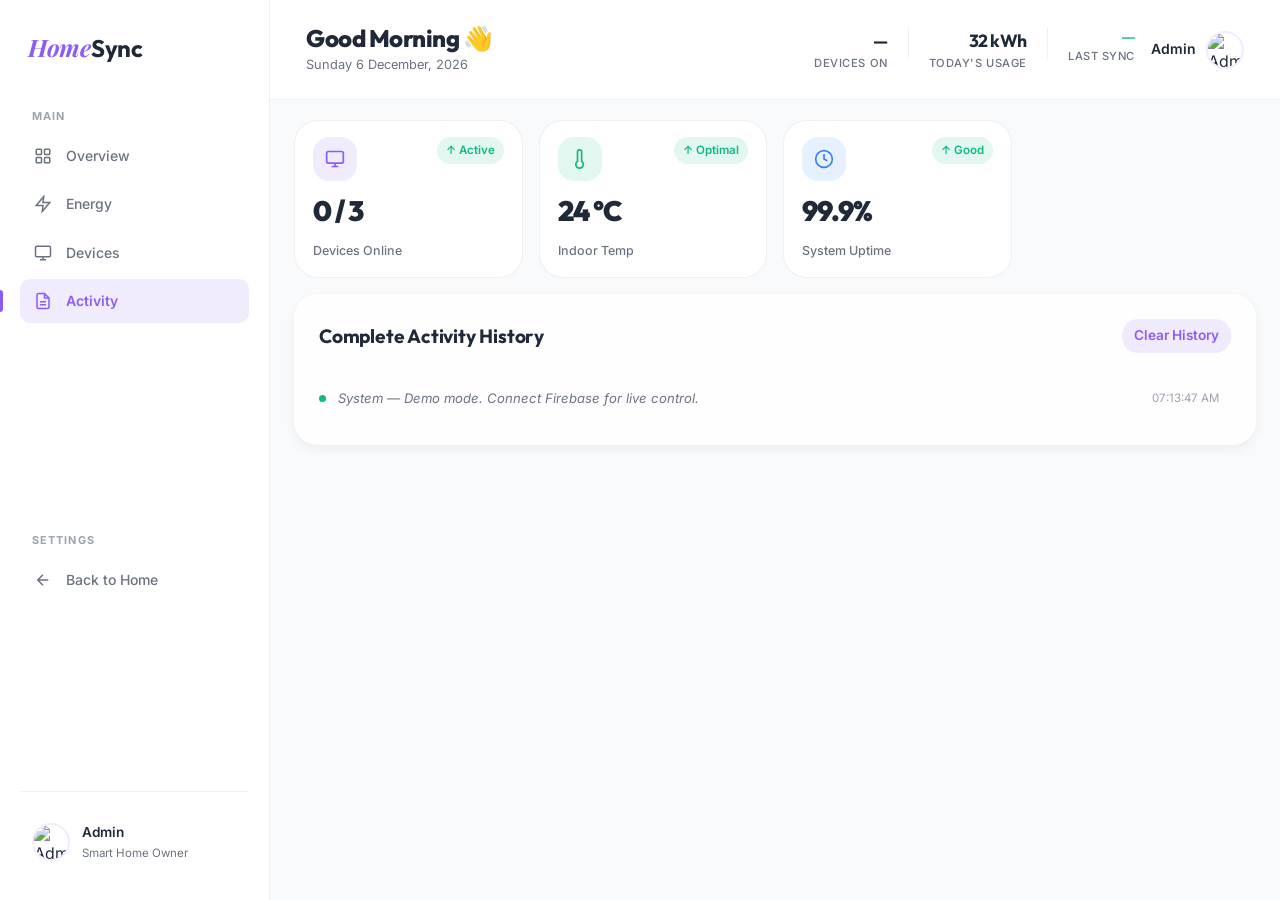
==== activity.html @ 1b53100c "Added more analytics" ====
<!DOCTYPE html>
<html lang="en">
<head>
    <meta charset="UTF-8">
    <meta name="viewport" content="width=device-width, initial-scale=1.0">
    <title>Activity | HomeSync</title>
    <meta name="description" content="HomeSync smart home dashboard — control lights, fan, and monitor real-time energy usage.">

    <!-- Fonts -->
    <link rel="preconnect" href="https://fonts.googleapis.com">
    <link rel="preconnect" href="https://fonts.gstatic.com" crossorigin>
    <link href="https://fonts.googleapis.com/css2?family=Outfit:wght@200;300;400;500;600;700;900&family=Playfair+Display:ital,wght@0,600;0,700;1,600&family=Inter:wght@300;400;500;600&display=swap" rel="stylesheet">

    <!-- CSS -->
    <link rel="stylesheet" href="css/style.css">

    <!-- Chart.js -->
    <script src="https://cdn.jsdelivr.net/npm/chart.js@4.4.0/dist/chart.umd.min.js"></script>

    <!-- Firebase SDK v8 (compat, global object) -->
    <script src="https://www.gstatic.com/firebasejs/8.10.1/firebase-app.js"></script>
    <script src="https://www.gstatic.com/firebasejs/8.10.1/firebase-database.js"></script>
</head>
<body>
<div class="dashboard-layout">

    <!-- ─── Sidebar Navigation ─── -->
    <nav class="dash-nav" role="navigation" aria-label="Dashboard navigation">
        <a href="index.html" class="logo" aria-label="HomeSync home">
            <span class="logo-serif">Home</span><span class="logo-sans">Sync</span>
        </a>

        <span class="nav-section-label">Main</span>
        <ul class="nav-menu" role="list">
            <li class="nav-item">
                <a href="dashboard.html" class="nav-link" id="nav-overview" aria-current="page">
                    <svg width="18" height="18" viewBox="0 0 24 24" fill="none" stroke="currentColor" stroke-width="2" aria-hidden="true"><rect x="3" y="3" width="7" height="7" rx="1"/><rect x="14" y="3" width="7" height="7" rx="1"/><rect x="14" y="14" width="7" height="7" rx="1"/><rect x="3" y="14" width="7" height="7" rx="1"/></svg>
                    Overview
                </a>
            </li>
            <li class="nav-item">
                <a href="energy.html" class="nav-link" id="nav-energy">
                    <svg width="18" height="18" viewBox="0 0 24 24" fill="none" stroke="currentColor" stroke-width="2" aria-hidden="true"><path d="M13 2L3 14h9l-1 8 10-12h-9l1-8z"/></svg>
                    Energy
                </a>
            </li>
            <li class="nav-item">
                <a href="devices.html" class="nav-link" id="nav-devices">
                    <svg width="18" height="18" viewBox="0 0 24 24" fill="none" stroke="currentColor" stroke-width="2" aria-hidden="true"><rect x="2" y="3" width="20" height="14" rx="2"/><path d="M8 21h8M12 17v4"/></svg>
                    Devices
                </a>
            </li>
            <li class="nav-item">
                <a href="activity.html" class="nav-link active" id="nav-logs">
                    <svg width="18" height="18" viewBox="0 0 24 24" fill="none" stroke="currentColor" stroke-width="2" aria-hidden="true"><path d="M14 2H6a2 2 0 0 0-2 2v16a2 2 0 0 0 2 2h12a2 2 0 0 0 2-2V8z"/><polyline points="14 2 14 8 20 8"/><line x1="16" y1="13" x2="8" y2="13"/><line x1="16" y1="17" x2="8" y2="17"/></svg>
                    Activity
                </a>
            </li>
        </ul>

        <span class="nav-section-label">Settings</span>
        <ul class="nav-menu" role="list">
            <li class="nav-item">
                <a href="index.html" class="nav-link" id="nav-back">
                    <svg width="18" height="18" viewBox="0 0 24 24" fill="none" stroke="currentColor" stroke-width="2" aria-hidden="true"><path d="M19 12H5M12 5l-7 7 7 7"/></svg>
                    Back to Home
                </a>
            </li>
        </ul>

        <div class="nav-bottom">
            <div class="nav-user">
                <img src="https://i.pravatar.cc/80?img=3" alt="Admin avatar" class="avatar">
                <div class="nav-user-info">
                    <div class="nav-username">Admin</div>
                    <div class="nav-user-role">Smart Home Owner</div>
                </div>
            </div>
        </div>
    </nav>

    <!-- ─── Main Content ─── -->
    <main class="dash-main" role="main">

        <!-- Header -->
        <header class="dash-header">
            <div class="dash-header-left">
                <h2>Good Morning 👋</h2>
                <p id="dash-date">Loading date...</p>
            </div>
            <div class="dash-header-right">
                <div class="header-quick-stats">
                    <div class="header-stat">
                        <div class="header-stat-value" id="header-devices-on">—</div>
                        <div class="header-stat-label">Devices On</div>
                    </div>
                    <div class="header-divider"></div>
                    <div class="header-stat">
                        <div class="header-stat-value" id="header-energy-today">32 kWh</div>
                        <div class="header-stat-label">Today's Usage</div>
                    </div>
                    <div class="header-divider"></div>
                    <div class="header-stat">
                        <div class="header-stat-value sync-value" id="last-sync-value">—</div>
                        <div class="header-stat-label">Last Sync</div>
                    </div>
                </div>
                <div class="user-profile">
                    <span>Admin</span>
                    <img src="https://i.pravatar.cc/80?img=3" alt="Admin user" class="avatar">
                </div>
            </div>
        </header>

        <!-- Scrollable area -->
        <div class="dash-content">

            <!-- Summary Cards -->
            <div class="summary-cards">
                <div class="summary-card" id="sc-devices">
                    <div class="summary-card-top">
                        <div class="summary-card-icon sc-violet">
                            <svg width="20" height="20" viewBox="0 0 24 24" fill="none" stroke="currentColor" stroke-width="2"><rect x="2" y="3" width="20" height="14" rx="2"/><path d="M8 21h8M12 17v4"/></svg>
                        </div>
                        <span class="summary-card-trend trend-up" id="sc-trend-devices">↑ Active</span>
                    </div>
                    <div class="summary-card-value" id="sc-devices-value">0 / 3</div>
                    <div class="summary-card-label">Devices Online</div>
                </div>

                <div class="summary-card" id="sc-temp">
                    <div class="summary-card-top">
                        <div class="summary-card-icon sc-green">
                            <svg width="20" height="20" viewBox="0 0 24 24" fill="none" stroke="currentColor" stroke-width="2"><path d="M14 14.76V3.5a2.5 2.5 0 0 0-5 0v11.26a4.5 4.5 0 1 0 5 0z"/></svg>
                        </div>
                        <span class="summary-card-trend trend-up">↑ Optimal</span>
                    </div>
                    <div class="summary-card-value">24 °C</div>
                    <div class="summary-card-label">Indoor Temp</div>
                </div>
                <div class="summary-card" id="sc-uptime">
                    <div class="summary-card-top">
                        <div class="summary-card-icon sc-blue">
                            <svg width="20" height="20" viewBox="0 0 24 24" fill="none" stroke="currentColor" stroke-width="2"><circle cx="12" cy="12" r="10"/><path d="M12 6v6l4 2"/></svg>
                        </div>
                        <span class="summary-card-trend trend-up">↑ Good</span>
                    </div>
                    <div class="summary-card-value" id="sc-uptime-value">99.9%</div>
                    <div class="summary-card-label">System Uptime</div>
                </div>
            </div>

            <!-- Main Dashboard Grid -->
            <div class="dashboard-grid" style="grid-template-columns: 1fr;">
                <div class="dashboard-col">
                    <!-- Activity Log -->
                    <div class="glass-panel" id="panel-log" style="padding: 24px;">
                        <div class="panel-header" style="margin-bottom: 24px;">
                            <h3 class="panel-title" style="font-size: 1.2rem;">Complete Activity History</h3>
                            <span class="panel-action" id="clear-log-btn" onclick="clearUILog()" title="Clear logs" style="font-size: 0.85rem; padding: 6px 12px; background: var(--accent-violet-lt); border-radius: var(--r-md);">Clear History</span>
                        </div>
                        <ul class="activity-list" id="activity-log" role="log" aria-live="polite" aria-label="Device activity log" style="max-height: 500px; padding-right: 12px;" data-page="activity">
                            <li class="activity-item" id="log-empty">
                                <span class="activity-text" style="color: var(--text-faint)">Waiting for device events…</span>
                            </li>
                        </ul>
                    </div>
                </div>
            </div>
        </div>
    </main>
</div>

<!-- Firebase Config, App Logic, Charts -->
<script src="js/firebase-config.js"></script>
<script src="js/app.js"></script>
<script src="js/charts.js"></script>
</body>
</html>
---- css/style.css ----
/* ===========================================
   HomeSync — Premium Smart Home CSS
   Design: Light Mode · Glassmorphism · Luxury
   =========================================== */

@import url('https://fonts.googleapis.com/css2?family=Outfit:wght@200;300;400;500;600;700;900&family=Playfair+Display:ital,wght@0,600;0,700;1,600&family=Inter:wght@300;400;500;600&display=swap');

/* ─── CSS Custom Properties ─────────────────── */
:root {
    /* Palette */
    --primary-bg:       #F9FAFB;
    --surface-primary:  #FFFFFF;
    --surface-glass:    rgba(255, 255, 255, 0.75);
    --surface-glass-2:  rgba(255, 255, 255, 0.55);
    --text-primary:     #1F2937;
    --text-secondary:   #374151;
    --text-muted:       #6B7280;
    --text-faint:       #9CA3AF;
    --accent-violet:    #8B5CF6;
    --accent-violet-2:  #7C3AED;
    --accent-violet-lt: rgba(139, 92, 246, 0.12);
    --accent-orange:    #F97316;
    --accent-orange-lt: rgba(249, 115, 22, 0.12);
    --accent-green:     #10B981;
    --accent-green-lt:  rgba(16, 185, 129, 0.12);
    --accent-blue:      #3B82F6;
    --border-soft:      rgba(0, 0, 0, 0.06);
    --border-glass:     rgba(255, 255, 255, 0.85);

    /* Typography */
    --font-heading: 'Outfit', sans-serif;
    --font-serif:   'Playfair Display', serif;
    --font-body:    'Inter', sans-serif;

    /* Shadows */
    --shadow-xs:    0 1px 3px rgba(0,0,0,0.05);
    --shadow-sm:    0 4px 12px rgba(0,0,0,0.06);
    --shadow-md:    0 10px 30px -5px rgba(0,0,0,0.08), 0 4px 10px -3px rgba(0,0,0,0.04);
    --shadow-lg:    0 20px 50px -10px rgba(0,0,0,0.1), 0 8px 20px -6px rgba(0,0,0,0.05);
    --shadow-glow:  0 8px 24px rgba(139, 92, 246, 0.25);
    --shadow-inner: inset 0 2px 6px rgba(0,0,0,0.04);

    /* Radii */
    --r-xs:  6px;
    --r-sm:  10px;
    --r-md:  16px;
    --r-lg:  24px;
    --r-xl:  32px;
    --r-full:9999px;

    /* Layout */
    --nav-h: 80px;
    --sidebar-w: 270px;

    /* Transitions */
    --ease: cubic-bezier(0.4, 0, 0.2, 1);
    --ease-spring: cubic-bezier(0.34, 1.56, 0.64, 1);
    --dur: 0.3s;
}

/* ─── Reset & Base ───────────────────────────── */
*, *::before, *::after {
    margin: 0;
    padding: 0;
    box-sizing: border-box;
}

html {
    scroll-behavior: smooth;
    -webkit-font-smoothing: antialiased;
}

body {
    font-family: var(--font-body);
    background-color: var(--primary-bg);
    color: var(--text-primary);
    line-height: 1.6;
    overflow-x: hidden;
}

h1, h2, h3, h4, h5, h6 {
    font-family: var(--font-heading);
    color: var(--text-primary);
    line-height: 1.2;
}

a { text-decoration: none; color: inherit; }
img { display: block; max-width: 100%; }
ul { list-style: none; }
button { cursor: pointer; border: none; background: none; font-family: inherit; }

/* ─── Global Utilities ───────────────────────── */
.visually-hidden {
    position: absolute;
    width: 1px; height: 1px;
    overflow: hidden; clip: rect(0,0,0,0);
}

/* ─── Buttons ────────────────────────────────── */
.btn-primary {
    display: inline-flex;
    align-items: center;
    gap: 8px;
    background: var(--accent-violet);
    color: #fff;
    padding: 11px 22px;
    border-radius: var(--r-full);
    font-weight: 600;
    font-size: 0.9rem;
    letter-spacing: 0.01em;
    transition: all var(--dur) var(--ease);
    border: none;
}
.btn-primary:hover {
    background: var(--accent-violet-2);
    transform: translateY(-2px);
    box-shadow: var(--shadow-glow);
}

.btn-large {
    display: inline-flex;
    align-items: center;
    gap: 10px;
    background: var(--accent-violet);
    color: #fff;
    padding: 17px 40px;
    border-radius: var(--r-full);
    font-family: var(--font-heading);
    font-size: 1.05rem;
    font-weight: 600;
    letter-spacing: 0.02em;
    transition: all var(--dur) var(--ease);
    border: none;
    position: relative;
    overflow: hidden;
}
.btn-large::before {
    content: '';
    position: absolute;
    inset: 0;
    background: linear-gradient(135deg, rgba(255,255,255,0.15), transparent);
    opacity: 0;
    transition: opacity var(--dur);
}
.btn-large:hover {
    background: var(--accent-violet-2);
    transform: translateY(-3px);
    box-shadow: 0 16px 40px rgba(139, 92, 246, 0.35);
}
.btn-large:hover::before { opacity: 1; }

.btn-outline {
    display: inline-flex;
    align-items: center;
    gap: 8px;
    background: transparent;
    color: var(--accent-violet);
    padding: 11px 22px;
    border-radius: var(--r-full);
    font-weight: 600;
    font-size: 0.9rem;
    border: 1.5px solid var(--accent-violet);
    transition: all var(--dur) var(--ease);
}
.btn-outline:hover {
    background: var(--accent-violet-lt);
    transform: translateY(-2px);
}

/* ─── Logo ───────────────────────────────────── */
.logo {
    font-size: 1.5rem;
    font-weight: 700;
    letter-spacing: -0.3px;
}
.logo-serif {
    font-family: var(--font-serif);
    font-style: italic;
    color: var(--accent-violet);
}
.logo-sans {
    font-family: var(--font-heading);
    color: var(--text-primary);
}

/* ===========================================
   LANDING PAGE
   =========================================== */

/* ─── Navbar ─────────────────────────────────── */
.navbar {
    display: flex;
    justify-content: space-between;
    align-items: center;
    padding: 0 6%;
    height: var(--nav-h);
    position: sticky;
    top: 0;
    z-index: 1000;
    background: rgba(249, 250, 251, 0.85);
    backdrop-filter: blur(16px);
    -webkit-backdrop-filter: blur(16px);
    border-bottom: 1px solid var(--border-soft);
    transition: box-shadow var(--dur);
}
.navbar.scrolled {
    box-shadow: var(--shadow-sm);
}

.nav-links {
    display: flex;
    gap: 36px;
    align-items: center;
}
.nav-links a:not(.btn-primary) {
    font-size: 0.9rem;
    font-weight: 500;
    color: var(--text-muted);
    transition: color var(--dur);
    position: relative;
}
.nav-links a:not(.btn-primary)::after {
    content: '';
    position: absolute;
    bottom: -4px; left: 0;
    width: 0; height: 2px;
    background: var(--accent-violet);
    border-radius: 2px;
    transition: width var(--dur) var(--ease);
}
.nav-links a:not(.btn-primary):hover {
    color: var(--text-primary);
}
.nav-links a:not(.btn-primary):hover::after {
    width: 100%;
}

/* Hamburger (mobile) */
.nav-toggle {
    display: none;
    flex-direction: column;
    gap: 5px;
    padding: 4px;
    cursor: pointer;
}
.nav-toggle span {
    display: block;
    width: 24px; height: 2px;
    background: var(--text-primary);
    border-radius: 2px;
    transition: all 0.3s;
}

/* ─── Hero Section ───────────────────────────── */
.hero {
    display: grid;
    grid-template-columns: 1fr 1fr;
    gap: 60px;
    padding: 80px 6% 100px;
    align-items: center;
    min-height: calc(100vh - var(--nav-h));
    position: relative;
    overflow: hidden;
}

/* Decorative orbs */
.hero::before {
    content: '';
    position: absolute;
    top: -200px; right: -150px;
    width: 700px; height: 700px;
    border-radius: 50%;
    background: radial-gradient(circle, rgba(139,92,246,0.07) 0%, transparent 70%);
    pointer-events: none;
}
.hero::after {
    content: '';
    position: absolute;
    bottom: -150px; left: -150px;
    width: 500px; height: 500px;
    border-radius: 50%;
    background: radial-gradient(circle, rgba(249,115,22,0.05) 0%, transparent 70%);
    pointer-events: none;
}

.hero-eyebrow {
    display: inline-flex;
    align-items: center;
    gap: 8px;
    background: var(--accent-violet-lt);
    color: var(--accent-violet);
    padding: 7px 16px;
    border-radius: var(--r-full);
    font-size: 0.8rem;
    font-weight: 600;
    letter-spacing: 0.08em;
    text-transform: uppercase;
    margin-bottom: 28px;
}
.hero-eyebrow-dot {
    width: 6px; height: 6px;
    border-radius: 50%;
    background: var(--accent-violet);
    animation: pulse-dot 2s ease infinite;
}
@keyframes pulse-dot {
    0%, 100% { opacity: 1; transform: scale(1); }
    50% { opacity: 0.5; transform: scale(0.7); }
}

.hero-title {
    font-size: clamp(3rem, 6vw, 5.5rem);
    line-height: 1.05;
    letter-spacing: -3px;
    font-weight: 900;
    margin-bottom: 28px;
    color: var(--text-primary);
}
.hero-title .accent-word {
    background: linear-gradient(135deg, var(--accent-violet), #C084FC);
    -webkit-background-clip: text;
    -webkit-text-fill-color: transparent;
    background-clip: text;
}

.hero-subtitle {
    font-size: 1.15rem;
    color: var(--text-muted);
    font-weight: 400;
    line-height: 1.7;
    margin-bottom: 44px;
    max-width: 440px;
}

.hero-actions {
    display: flex;
    align-items: center;
    gap: 20px;
    flex-wrap: wrap;
}

.hero-trust {
    display: flex;
    align-items: center;
    gap: 12px;
    margin-top: 44px;
}
.hero-trust-avatars {
    display: flex;
}
.hero-trust-avatars img {
    width: 32px; height: 32px;
    border-radius: 50%;
    border: 2px solid white;
    margin-right: -10px;
    object-fit: cover;
}
.hero-trust-text {
    font-size: 0.8rem;
    color: var(--text-muted);
    line-height: 1.4;
}
.hero-trust-text strong {
    color: var(--text-primary);
    font-weight: 600;
}

/* Hero Image */
.hero-image-wrapper {
    position: relative;
    width: 100%;
    aspect-ratio: 9 / 10;
    display: flex;
    justify-content: center;
    align-items: center;
}

.hero-img-bg {
    position: absolute;
    inset: 0;
    border-radius: var(--r-xl);
    background: linear-gradient(145deg, rgba(139,92,246,0.06), rgba(249,115,22,0.04));
    border: 1px solid rgba(139,92,246,0.1);
}

.hero-product-img {
    width: 88%;
    height: 88%;
    object-fit: cover;
    border-radius: var(--r-xl);
    box-shadow: var(--shadow-lg);
    position: relative;
    z-index: 1;
}

.floating-badge {
    position: absolute;
    z-index: 2;
    background: var(--surface-glass);
    backdrop-filter: blur(16px);
    -webkit-backdrop-filter: blur(16px);
    padding: 14px 20px;
    border-radius: var(--r-lg);
    display: flex;
    align-items: center;
    gap: 12px;
    box-shadow: var(--shadow-md);
    border: 1px solid var(--border-glass);
    font-weight: 500;
    font-size: 0.85rem;
    color: var(--text-primary);
    animation: float-badge 4s ease-in-out infinite;
}
.floating-badge:nth-child(3) { animation-delay: -2s; }
.floating-badge svg { color: var(--accent-violet); flex-shrink: 0; }

@keyframes float-badge {
    0%, 100% { transform: translateY(0px); }
    50% { transform: translateY(-8px); }
}

.badge-1 { top: 8%; right: -4%; }
.badge-2 { bottom: 14%; left: -4%; }

/* ─── Stat strip ─────────────────────────────── */
.stats-strip {
    display: flex;
    gap: 0;
    padding: 48px 6%;
    background: var(--surface-primary);
    border-top: 1px solid var(--border-soft);
    border-bottom: 1px solid var(--border-soft);
}
.stat-item {
    flex: 1;
    display: flex;
    flex-direction: column;
    align-items: center;
    justify-content: center;
    padding: 24px 16px;
    border-right: 1px solid var(--border-soft);
    text-align: center;
}
.stat-item:last-child { border-right: none; }
.stat-number {
    font-family: var(--font-heading);
    font-size: 2.5rem;
    font-weight: 900;
    color: var(--accent-violet);
    letter-spacing: -1px;
    line-height: 1;
    margin-bottom: 6px;
}
.stat-label {
    font-size: 0.8rem;
    color: var(--text-muted);
    font-weight: 500;
    text-transform: uppercase;
    letter-spacing: 0.06em;
}

/* ─── Feature Section ────────────────────────── */
.feature-section {
    padding: 100px 6%;
    background: var(--primary-bg);
    position: relative;
}

.section-tag {
    display: inline-flex;
    align-items: center;
    gap: 8px;
    background: var(--accent-violet-lt);
    color: var(--accent-violet);
    padding: 6px 14px;
    border-radius: var(--r-full);
    font-size: 0.75rem;
    font-weight: 600;
    letter-spacing: 0.08em;
    text-transform: uppercase;
    margin-bottom: 16px;
}

.section-heading {
    font-size: clamp(2rem, 4vw, 3rem);
    font-weight: 800;
    letter-spacing: -1.5px;
    margin-bottom: 16px;
    text-align: center;
}
.section-subheading {
    font-size: 1rem;
    color: var(--text-muted);
    max-width: 480px;
    margin: 0 auto 64px;
    text-align: center;
    line-height: 1.7;
}

.features-intro {
    text-align: center;
    margin-bottom: 0;
}

.features-grid {
    display: grid;
    grid-template-columns: repeat(3, 1fr);
    gap: 24px;
    margin-top: 0;
}

.feature-card {
    background: var(--surface-primary);
    padding: 36px 28px;
    border-radius: var(--r-lg);
    border: 1px solid var(--border-soft);
    transition: transform 0.4s var(--ease-spring), box-shadow 0.4s var(--ease);
    position: relative;
    overflow: hidden;
}
.feature-card::before {
    content: '';
    position: absolute;
    top: 0; left: 0; right: 0;
    height: 3px;
    border-radius: var(--r-xl) var(--r-xl) 0 0;
    background: linear-gradient(90deg, var(--accent-violet), #C084FC);
    transform: scaleX(0);
    transform-origin: left;
    transition: transform 0.4s var(--ease);
}
.feature-card:hover {
    transform: translateY(-8px);
    box-shadow: var(--shadow-lg);
}
.feature-card:hover::before { transform: scaleX(1); }

.feature-card.orange-accent::before {
    background: linear-gradient(90deg, var(--accent-orange), #FDBA74);
}
.feature-card.green-accent::before {
    background: linear-gradient(90deg, var(--accent-green), #6EE7B7);
}

.icon-wrapper {
    width: 52px; height: 52px;
    border-radius: var(--r-md);
    background: var(--accent-violet-lt);
    display: flex;
    align-items: center;
    justify-content: center;
    margin-bottom: 24px;
    color: var(--accent-violet);
    transition: all 0.3s;
}
.feature-card.orange-accent .icon-wrapper {
    background: var(--accent-orange-lt);
    color: var(--accent-orange);
}
.feature-card.green-accent .icon-wrapper {
    background: var(--accent-green-lt);
    color: var(--accent-green);
}
.feature-card:hover .icon-wrapper { transform: scale(1.1); }

.feature-card h3 {
    font-size: 1.2rem;
    font-weight: 700;
    margin-bottom: 10px;
}
.feature-card p {
    font-size: 0.9rem;
    color: var(--text-muted);
    line-height: 1.65;
}

/* ─── Product Showcase Section ───────────────── */
.products-section {
    padding: 100px 6%;
    background: var(--surface-primary);
}

.products-grid {
    display: grid;
    grid-template-columns: repeat(3, 1fr);
    gap: 28px;
    margin-top: 0;
}

.product-card {
    background: var(--primary-bg);
    border-radius: var(--r-lg);
    overflow: hidden;
    border: 1px solid var(--border-soft);
    transition: transform 0.4s var(--ease-spring), box-shadow 0.4s var(--ease);
    cursor: default;
}
.product-card:hover {
    transform: translateY(-6px);
    box-shadow: var(--shadow-lg);
}
.product-img-wrap {
    width: 100%;
    padding-top: 70%;
    position: relative;
    background: linear-gradient(145deg, #EDE9FE, #F5F3FF);
    overflow: hidden;
}
.product-img-wrap img {
    position: absolute;
    inset: 0;
    width: 100%; height: 100%;
    object-fit: cover;
    transition: transform 0.5s var(--ease);
}
.product-card:hover .product-img-wrap img { transform: scale(1.04); }

.product-info {
    padding: 24px;
}
.product-tag {
    font-size: 0.72rem;
    font-weight: 600;
    text-transform: uppercase;
    letter-spacing: 0.1em;
    color: var(--accent-violet);
    margin-bottom: 8px;
}
.product-name {
    font-size: 1.1rem;
    font-weight: 700;
    margin-bottom: 8px;
}
.product-desc {
    font-size: 0.85rem;
    color: var(--text-muted);
    line-height: 1.6;
    margin-bottom: 20px;
}
.product-footer {
    display: flex;
    align-items: center;
    justify-content: space-between;
}
.product-status {
    display: flex;
    align-items: center;
    gap: 6px;
    font-size: 0.8rem;
    font-weight: 500;
    color: var(--accent-green);
}
.product-status-dot {
    width: 7px; height: 7px;
    border-radius: 50%;
    background: var(--accent-green);
    animation: pulse-dot 2s ease infinite;
}

/* ─── Ecosystem Section ──────────────────────── */
#ecosystem.ecosystem-section {
    padding: 100px 6%;
    background: var(--primary-bg);
    position: relative;
    overflow: hidden;
}

.ecosystem-inner {
    display: grid;
    grid-template-columns: 1fr 1fr;
    gap: 80px;
    align-items: center;
    max-width: 1100px;
    margin: 0 auto;
}

.ecosystem-content { }
.ecosystem-content .section-tag { margin-bottom: 20px; }
.ecosystem-content h2 {
    font-size: clamp(2rem, 3.5vw, 2.8rem);
    font-weight: 800;
    letter-spacing: -1px;
    margin-bottom: 20px;
    text-align: left;
}
.ecosystem-content p {
    font-size: 1rem;
    color: var(--text-muted);
    line-height: 1.75;
    margin-bottom: 36px;
}

.ecosystem-steps {
    display: flex;
    flex-direction: column;
    gap: 20px;
}
.eco-step {
    display: flex;
    gap: 18px;
    align-items: flex-start;
}
.eco-step-num {
    width: 36px; height: 36px;
    border-radius: 50%;
    background: var(--accent-violet-lt);
    color: var(--accent-violet);
    font-size: 0.85rem;
    font-weight: 700;
    display: flex;
    align-items: center;
    justify-content: center;
    flex-shrink: 0;
}
.eco-step-text h4 {
    font-size: 0.95rem;
    font-weight: 600;
    margin-bottom: 4px;
}
.eco-step-text p {
    font-size: 0.85rem;
    color: var(--text-muted);
    margin-bottom: 0;
    line-height: 1.55;
}

.ecosystem-visual {
    position: relative;
}
.ecosystem-mockup {
    background: var(--surface-primary);
    border-radius: var(--r-xl);
    padding: 28px;
    box-shadow: var(--shadow-lg);
    border: 1px solid var(--border-soft);
}
.mockup-header {
    display: flex;
    align-items: center;
    justify-content: space-between;
    margin-bottom: 24px;
}
.mockup-header h4 {
    font-size: 0.95rem;
    font-weight: 700;
}
.mockup-badge {
    font-size: 0.72rem;
    font-weight: 600;
    padding: 4px 10px;
    border-radius: var(--r-full);
    background: var(--accent-green-lt);
    color: var(--accent-green);
}

.mockup-devices {
    display: grid;
    grid-template-columns: 1fr 1fr;
    gap: 14px;
}
.mockup-device {
    background: var(--primary-bg);
    border-radius: var(--r-md);
    padding: 16px;
    border: 1px solid var(--border-soft);
    display: flex;
    flex-direction: column;
    gap: 12px;
}
.mockup-device-icon {
    width: 36px; height: 36px;
    border-radius: var(--r-sm);
    display: flex;
    align-items: center;
    justify-content: center;
    font-size: 1.1rem;
}
.md-violet { background: var(--accent-violet-lt); }
.md-orange { background: var(--accent-orange-lt); }
.md-green  { background: var(--accent-green-lt); }
.md-blue   { background: rgba(59,130,246,0.12); }

.mockup-device-label {
    font-size: 0.8rem;
    font-weight: 600;
    color: var(--text-secondary);
}
.mockup-device-state {
    font-size: 0.72rem;
    color: var(--text-muted);
}

.mockup-toggle {
    position: relative;
    width: 36px; height: 20px;
}
.mockup-toggle input { display: none; }
.mockup-slider {
    position: absolute;
    inset: 0;
    background: #E5E7EB;
    border-radius: 20px;
    transition: background 0.3s;
    cursor: pointer;
}
.mockup-slider::before {
    content: '';
    position: absolute;
    width: 14px; height: 14px;
    left: 3px; top: 3px;
    background: #fff;
    border-radius: 50%;
    transition: transform 0.3s;
    box-shadow: 0 1px 3px rgba(0,0,0,0.15);
}
input:checked + .mockup-slider { background: var(--accent-violet); }
input:checked + .mockup-slider::before { transform: translateX(16px); }

/* ─── Testimonials ───────────────────────────── */
.testimonials-section {
    padding: 100px 6%;
    background: var(--surface-primary);
}

.testimonials-grid {
    display: grid;
    grid-template-columns: repeat(3, 1fr);
    gap: 24px;
}

.testimonial-card {
    background: var(--primary-bg);
    border-radius: var(--r-lg);
    padding: 32px;
    border: 1px solid var(--border-soft);
    transition: transform 0.3s, box-shadow 0.3s;
}
.testimonial-card:hover {
    transform: translateY(-4px);
    box-shadow: var(--shadow-md);
}
.testimonial-stars {
    color: #FBBF24;
    font-size: 0.9rem;
    letter-spacing: 2px;
    margin-bottom: 16px;
}
.testimonial-text {
    font-size: 0.9rem;
    color: var(--text-secondary);
    line-height: 1.7;
    margin-bottom: 24px;
    font-style: italic;
}
.testimonial-author {
    display: flex;
    align-items: center;
    gap: 12px;
}
.testimonial-author img {
    width: 40px; height: 40px;
    border-radius: 50%;
    object-fit: cover;
    border: 2px solid var(--border-glass);
}
.testimonial-name {
    font-weight: 600;
    font-size: 0.875rem;
    color: var(--text-primary);
}
.testimonial-role {
    font-size: 0.75rem;
    color: var(--text-muted);
}

/* ─── CTA Section ────────────────────────────── */
.cta-section {
    padding: 100px 6%;
    background: linear-gradient(135deg, #EDE9FE, #F9FAFB 50%, #FFF7ED);
    text-align: center;
    position: relative;
    overflow: hidden;
}
.cta-section::before {
    content: '';
    position: absolute;
    top: -100px; left: 50%;
    transform: translateX(-50%);
    width: 600px; height: 600px;
    border-radius: 50%;
    background: radial-gradient(circle, rgba(139,92,246,0.08), transparent 70%);
    pointer-events: none;
}
.cta-section h2 {
    font-size: clamp(2rem, 4vw, 3rem);
    font-weight: 800;
    letter-spacing: -1.5px;
    margin-bottom: 16px;
}
.cta-section p {
    font-size: 1rem;
    color: var(--text-muted);
    margin-bottom: 40px;
}
.cta-actions {
    display: flex;
    gap: 16px;
    justify-content: center;
    flex-wrap: wrap;
}

/* ─── Footer ─────────────────────────────────── */
.footer {
    background: var(--text-primary);
    color: rgba(255,255,255,0.7);
    padding: 60px 6% 40px;
}
.footer-top {
    display: grid;
    grid-template-columns: 2fr 1fr 1fr 1fr;
    gap: 40px;
    margin-bottom: 48px;
    padding-bottom: 48px;
    border-bottom: 1px solid rgba(255,255,255,0.1);
}
.footer-brand .logo-serif { color: #C084FC; }
.footer-brand .logo-sans { color: #fff; }
.footer-tagline {
    font-size: 0.85rem;
    line-height: 1.65;
    margin-top: 14px;
    max-width: 240px;
}
.footer-col h5 {
    font-family: var(--font-heading);
    font-size: 0.85rem;
    font-weight: 600;
    color: #fff;
    text-transform: uppercase;
    letter-spacing: 0.08em;
    margin-bottom: 20px;
}
.footer-col a {
    display: block;
    font-size: 0.85rem;
    color: rgba(255,255,255,0.55);
    margin-bottom: 10px;
    transition: color 0.2s;
}
.footer-col a:hover { color: #fff; }
.footer-bottom {
    display: flex;
    justify-content: space-between;
    align-items: center;
    font-size: 0.8rem;
    color: rgba(255,255,255,0.4);
}

/* ─── Background Decorations (parallax) ─────── */
.background-decor-1, .background-decor-2 {
    position: fixed;
    pointer-events: none;
    z-index: -1;
}
.background-decor-1 {
    top: -100px; right: -100px;
    width: 500px; height: 500px;
    border-radius: 50%;
    background: radial-gradient(circle, rgba(139,92,246,0.04) 0%, transparent 70%);
}
.background-decor-2 {
    bottom: -100px; left: -100px;
    width: 400px; height: 400px;
    border-radius: 50%;
    background: radial-gradient(circle, rgba(249,115,22,0.04) 0%, transparent 70%);
}


/* ===========================================
   DASHBOARD PAGE
   =========================================== */

.dashboard-layout {
    display: flex;
    height: 100vh;
    overflow: hidden;
    background: var(--primary-bg);
}

/* ─── Sidebar ────────────────────────────────── */
.dash-nav {
    width: var(--sidebar-w);
    background: var(--surface-primary);
    border-right: 1px solid var(--border-soft);
    padding: 28px 20px;
    display: flex;
    flex-direction: column;
    flex-shrink: 0;
    overflow-y: auto;
    z-index: 100;
}

.dash-nav .logo { margin-bottom: 40px; padding-left: 8px; }

.nav-section-label {
    font-size: 0.68rem;
    font-weight: 700;
    text-transform: uppercase;
    letter-spacing: 0.1em;
    color: var(--text-faint);
    padding: 0 12px;
    margin: 20px 0 8px;
}
.nav-section-label:first-of-type { margin-top: 0; }

.nav-menu { flex-grow: 1; }
.nav-item { margin-bottom: 4px; }
.nav-link {
    display: flex;
    align-items: center;
    gap: 14px;
    padding: 11px 14px;
    border-radius: var(--r-sm);
    color: var(--text-muted);
    font-size: 0.875rem;
    font-weight: 500;
    transition: all var(--dur) var(--ease);
    position: relative;
}
.nav-link.active {
    background: var(--accent-violet-lt);
    color: var(--accent-violet);
    font-weight: 600;
}
.nav-link.active::before {
    content: '';
    position: absolute;
    left: 0; top: 25%; bottom: 25%;
    width: 3px;
    background: var(--accent-violet);
    border-radius: 0 3px 3px 0;
    margin-left: -20px;
}
.nav-link:hover:not(.active) {
    background: var(--primary-bg);
    color: var(--text-primary);
}

.nav-bottom {
    margin-top: auto;
    padding-top: 20px;
    border-top: 1px solid var(--border-soft);
}
.nav-user {
    display: flex;
    align-items: center;
    gap: 12px;
    padding: 10px 12px;
    border-radius: var(--r-sm);
    transition: background var(--dur);
    cursor: pointer;
}
.nav-user:hover { background: var(--primary-bg); }
.nav-user-info {}
.nav-username {
    font-size: 0.85rem;
    font-weight: 600;
    color: var(--text-primary);
}
.nav-user-role {
    font-size: 0.72rem;
    color: var(--text-muted);
}

/* ─── Dashboard Main ─────────────────────────── */
.dash-main {
    flex-grow: 1;
    display: flex;
    flex-direction: column;
    overflow: hidden;
}

.dash-header {
    display: flex;
    justify-content: space-between;
    align-items: center;
    padding: 24px 36px;
    background: var(--surface-primary);
    border-bottom: 1px solid var(--border-soft);
    flex-shrink: 0;
}
.dash-header-left h2 {
    font-size: 1.5rem;
    font-weight: 800;
    letter-spacing: -0.5px;
}
.dash-header-left p {
    font-size: 0.8rem;
    color: var(--text-muted);
    margin-top: 2px;
}

.dash-header-right {
    display: flex;
    align-items: center;
    gap: 16px;
}

.header-quick-stats {
    display: flex;
    gap: 20px;
}
.header-stat {
    text-align: right;
}
.header-stat-value {
    font-size: 1.1rem;
    font-weight: 700;
    color: var(--text-primary);
    font-family: var(--font-heading);
    letter-spacing: -0.5px;
}
.header-stat-label {
    font-size: 0.7rem;
    color: var(--text-muted);
    font-weight: 500;
    text-transform: uppercase;
    letter-spacing: 0.05em;
}

.header-divider {
    width: 1px; height: 32px;
    background: var(--border-soft);
}

.user-profile {
    display: flex;
    align-items: center;
    gap: 10px;
    cursor: pointer;
}
.user-profile span {
    font-size: 0.875rem;
    font-weight: 600;
}
.avatar {
    width: 38px; height: 38px;
    border-radius: 50%;
    object-fit: cover;
    border: 2px solid var(--accent-violet-lt);
}

/* ─── Dashboard Scroll Container ────────────── */
.dash-content {
    flex-grow: 1;
    overflow-y: auto;
    padding: 20px 24px;
}

/* ─── Summary Cards ──────────────────────────── */
.summary-cards {
    display: grid;
    grid-template-columns: repeat(4, 1fr);
    gap: 16px;
    margin-bottom: 16px;
}
.summary-card {
    background: var(--surface-primary);
    border-radius: var(--r-lg);
    padding: 16px 18px;
    border: 1px solid var(--border-soft);
    transition: transform 0.3s, box-shadow 0.3s;
    display: flex;
    flex-direction: column;
    gap: 16px;
}
.summary-card:hover {
    transform: translateY(-3px);
    box-shadow: var(--shadow-md);
}
.summary-card-top {
    display: flex;
    justify-content: space-between;
    align-items: flex-start;
}
.summary-card-icon {
    width: 44px; height: 44px;
    border-radius: var(--r-md);
    display: flex;
    align-items: center;
    justify-content: center;
}
.sc-violet { background: var(--accent-violet-lt); color: var(--accent-violet); }
.sc-orange { background: var(--accent-orange-lt); color: var(--accent-orange); }
.sc-green  { background: var(--accent-green-lt); color: var(--accent-green); }
.sc-blue   { background: rgba(59,130,246,0.12); color: var(--accent-blue); }

.summary-card-trend {
    font-size: 0.72rem;
    font-weight: 600;
    padding: 4px 9px;
    border-radius: var(--r-full);
}
.trend-up   { background: var(--accent-green-lt); color: var(--accent-green); }
.trend-down { background: var(--accent-orange-lt); color: var(--accent-orange); }

.summary-card-value {
    font-size: 1.75rem;
    font-weight: 900;
    color: var(--text-primary);
    font-family: var(--font-heading);
    letter-spacing: -1px;
    line-height: 1;
}
.summary-card-label {
    font-size: 0.78rem;
    color: var(--text-muted);
    font-weight: 500;
}

/* ─── Dashboard Grid ─────────────────────────── */
.dashboard-grid {
    display: grid;
    grid-template-columns: 2fr 1.1fr;
    gap: 16px;
}
.dashboard-col {
    display: flex;
    flex-direction: column;
    gap: 16px;
}

/* ─── Glass Panel ────────────────────────────── */
.glass-panel {
    background: var(--surface-glass);
    backdrop-filter: blur(16px);
    -webkit-backdrop-filter: blur(16px);
    border: 1px solid rgba(255,255,255,0.85);
    border-radius: var(--r-lg);
    padding: 20px;
    box-shadow: var(--shadow-sm);
    transition: box-shadow 0.3s;
}
.glass-panel:hover { box-shadow: var(--shadow-md); }

.panel-header {
    display: flex;
    justify-content: space-between;
    align-items: center;
    margin-bottom: 16px;
}
.panel-title {
    font-size: 1rem;
    font-weight: 700;
    letter-spacing: -0.2px;
}
.panel-action {
    font-size: 0.78rem;
    color: var(--accent-violet);
    font-weight: 600;
    cursor: pointer;
    transition: opacity 0.2s;
}
.panel-action:hover { opacity: 0.7; }

/* Firebase Live badge */
.panel-badge {
    font-size: 0.7rem;
    font-weight: 700;
    padding: 3px 10px;
    border-radius: var(--r-full);
    letter-spacing: 0.04em;
    user-select: none;
}
.firebase-badge {
    background: rgba(239, 68, 68, 0.1);
    color: #EF4444;
    animation: badge-pulse 2.5s ease-in-out infinite;
}
@keyframes badge-pulse {
    0%, 100% { opacity: 1; }
    50%       { opacity: 0.55; }
}

/* Last Sync value in header */
.sync-value {
    font-size: 0.82rem !important;
    font-weight: 600 !important;
    color: var(--accent-green) !important;
    font-family: var(--font-body) !important;
    letter-spacing: 0.01em;
}

/* Custom select */
.panel-select {
    border: none;
    background: var(--primary-bg);
    font-family: var(--font-body);
    color: var(--text-muted);
    font-size: 0.82rem;
    padding: 6px 10px;
    border-radius: var(--r-full);
    outline: none;
    cursor: pointer;
}

/* Chart legend */
.chart-legend {
    display: flex;
    gap: 20px;
    margin-bottom: 18px;
}
.legend-item {
    display: flex;
    align-items: center;
    gap: 7px;
    font-size: 0.78rem;
    color: var(--text-muted);
    font-weight: 500;
}
.legend-dot {
    width: 10px; height: 10px;
    border-radius: 50%;
    flex-shrink: 0;
}

/* ─── Charts ─────────────────────────────────── */
.chart-container {
    height: 220px;
    width: 100%;
    position: relative;
}

/* ─── Device Controls ────────────────────────── */
.room-selector {
    display: flex;
    gap: 8px;
    margin-bottom: 20px;
    overflow-x: auto;
    padding-bottom: 4px;
}
.room-pill {
    padding: 8px 18px;
    background: var(--primary-bg);
    border-radius: var(--r-full);
    font-size: 0.82rem;
    font-weight: 500;
    color: var(--text-muted);
    cursor: pointer;
    white-space: nowrap;
    transition: all 0.25s;
    border: 1px solid transparent;
    flex-shrink: 0;
}
.room-pill:hover:not(.active) {
    border-color: var(--border-soft);
    color: var(--text-primary);
}
.room-pill.active {
    background: var(--text-primary);
    color: #fff;
}

.device-grid {
    display: grid;
    grid-template-columns: repeat(auto-fill, minmax(160px, 1fr));
    gap: 14px;
}

.device-card {
    background: var(--surface-primary);
    border-radius: var(--r-md);
    padding: 18px;
    display: flex;
    flex-direction: column;
    gap: 16px;
    transition: all 0.35s var(--ease);
    border: 1.5px solid var(--border-soft);
    cursor: default;
    min-height: 130px;
    justify-content: space-between;
}
.device-card:hover {
    box-shadow: var(--shadow-md);
    transform: translateY(-3px);
}
.device-card.active {
    border-color: rgba(139,92,246,0.35);
    background: linear-gradient(145deg, #fff, #FDFCFF);
}

.device-card-header {
    display: flex;
    justify-content: space-between;
    align-items: flex-start;
}
.device-icon {
    width: 38px; height: 38px;
    border-radius: var(--r-sm);
    background: var(--primary-bg);
    display: flex;
    align-items: center;
    justify-content: center;
    color: var(--text-muted);
    transition: all 0.35s var(--ease);
}
.device-card.active .device-icon {
    background: var(--accent-violet);
    color: #fff;
    box-shadow: 0 4px 14px rgba(139,92,246,0.4);
}

.device-name {
    font-size: 0.8rem;
    font-weight: 600;
    color: var(--text-primary);
    margin-bottom: 3px;
}
.device-status-text {
    font-size: 0.72rem;
    color: var(--text-muted);
}
.device-meta {
    font-size: 0.68rem;
    color: var(--text-faint);
    margin-top: 2px;
}

/* ─── Toggle Switch ──────────────────────────── */
.switch {
    position: relative;
    display: inline-block;
    width: 42px; height: 24px;
}
.switch input { opacity: 0; width: 0; height: 0; }
.slider {
    position: absolute;
    cursor: pointer;
    inset: 0;
    background: #E5E7EB;
    border-radius: 24px;
    transition: background .35s;
}
.slider::before {
    position: absolute;
    content: '';
    height: 18px; width: 18px;
    left: 3px; bottom: 3px;
    background: white;
    border-radius: 50%;
    transition: transform .35s var(--ease-spring);
    box-shadow: 0 1px 4px rgba(0,0,0,0.18);
}
input:checked + .slider { background: var(--accent-violet); }
input:checked + .slider::before { transform: translateX(18px); }

/* ─── Weather Card ───────────────────────────── */
.weather-card {
    background: linear-gradient(135deg, var(--accent-violet), #7C3AED);
    border-radius: var(--r-lg);
    padding: 18px;
    color: white;
    position: relative;
    overflow: hidden;
}
.weather-card::before {
    content: '';
    position: absolute;
    top: -40px; right: -40px;
    width: 160px; height: 160px;
    border-radius: 50%;
    background: rgba(255,255,255,0.08);
}
.weather-card::after {
    content: '';
    position: absolute;
    bottom: -60px; left: -20px;
    width: 200px; height: 200px;
    border-radius: 50%;
    background: rgba(255,255,255,0.05);
}
.weather-top {
    display: flex;
    justify-content: space-between;
    align-items: flex-start;
    margin-bottom: 10px;
}
.weather-city {
    font-size: 0.8rem;
    font-weight: 500;
    opacity: 0.8;
    margin-bottom: 6px;
}
.weather-temp {
    font-family: var(--font-heading);
    font-size: 2.5rem;
    font-weight: 900;
    letter-spacing: -2px;
    line-height: 1;
}
.weather-icon {
    font-size: 2.5rem;
    opacity: 0.9;
    position: relative;
    z-index: 1;
}
.weather-desc {
    font-size: 0.82rem;
    opacity: 0.75;
    margin-bottom: 12px;
    font-weight: 400;
}
.weather-stats {
    display: flex;
    gap: 20px;
    padding-top: 12px;
    border-top: 1px solid rgba(255,255,255,0.15);
}
.weather-stat {
    display: flex;
    flex-direction: column;
    gap: 3px;
}
.weather-stat-label {
    font-size: 0.68rem;
    opacity: 0.6;
    text-transform: uppercase;
    letter-spacing: 0.06em;
    font-weight: 600;
}
.weather-stat-value {
    font-size: 0.88rem;
    font-weight: 600;
}

/* ─── Activity Log ───────────────────────────── */
.activity-list {
    list-style: none;
    max-height: 280px;
    overflow-y: auto;
}
.activity-list::-webkit-scrollbar { width: 4px; }
.activity-list::-webkit-scrollbar-track { background: transparent; }
.activity-list::-webkit-scrollbar-thumb { background: var(--border-soft); border-radius: 4px; }

.activity-item {
    padding: 11px 0;
    border-bottom: 1px solid rgba(0,0,0,0.04);
    display: flex;
    justify-content: space-between;
    align-items: center;
    gap: 12px;
}
.activity-item:last-child { border-bottom: none; }
.activity-dot {
    width: 7px; height: 7px;
    border-radius: 50%;
    background: var(--accent-violet);
    flex-shrink: 0;
}
.activity-dot.off { background: var(--text-faint); }
.activity-text {
    font-size: 0.82rem;
    color: var(--text-primary);
    flex-grow: 1;
}
.activity-text strong { color: var(--accent-violet); }
.activity-text .act-off { color: var(--text-muted); }
.activity-time {
    font-size: 0.72rem;
    color: var(--text-faint);
    white-space: nowrap;
}

/* ─── Scrollbars ─────────────────────────────── */
.dash-content::-webkit-scrollbar { width: 5px; }
.dash-content::-webkit-scrollbar-track { background: transparent; }
.dash-content::-webkit-scrollbar-thumb { background: rgba(0,0,0,0.1); border-radius: 5px; }


/* ===========================================
   ANIMATIONS & TRANSITIONS
   =========================================== */

.gs-fade-up {
    opacity: 0;
    transform: translateY(30px);
    transition: opacity 0.7s var(--ease), transform 0.7s var(--ease);
}
.gs-fade-up.visible {
    opacity: 1;
    transform: translateY(0);
}


/* ===========================================
   RESPONSIVE — MOBILE
   =========================================== */

@media (max-width: 1100px) {
    .summary-cards { grid-template-columns: repeat(2, 1fr); }
    .dashboard-grid { grid-template-columns: 1fr; }
    .header-quick-stats { display: none; }
}

@media (max-width: 960px) {
    .hero { grid-template-columns: 1fr; min-height: auto; padding: 60px 6%; }
    .hero-image-wrapper { display: none; }
    .features-grid { grid-template-columns: 1fr 1fr; }
    .products-grid { grid-template-columns: 1fr 1fr; }
    .testimonials-grid { grid-template-columns: 1fr 1fr; }
    .ecosystem-inner { grid-template-columns: 1fr; gap: 40px; }
    .ecosystem-visual { display: none; }
    .footer-top { grid-template-columns: 1fr 1fr; }
    .stats-strip { flex-wrap: wrap; }
    .stat-item { flex: 1 1 50%; border-right: none; border-bottom: 1px solid var(--border-soft); }
    .stat-item:nth-child(2n) { border-right: none; }
}

@media (max-width: 768px) {
    .nav-links { display: none; }
    .nav-links.open {
        display: flex;
        flex-direction: column;
        position: fixed;
        top: var(--nav-h);
        left: 0; right: 0;
        background: rgba(255,255,255,0.96);
        backdrop-filter: blur(20px);
        padding: 24px 6%;
        gap: 16px;
        z-index: 999;
        border-bottom: 1px solid var(--border-soft);
        box-shadow: var(--shadow-md);
    }
    .nav-toggle { display: flex; }
    .features-grid { grid-template-columns: 1fr; }
    .products-grid { grid-template-columns: 1fr; }
    .testimonials-grid { grid-template-columns: 1fr; }

    /* Dashboard mobile */
    .dashboard-layout { flex-direction: column; height: auto; overflow: visible; }
    .dash-nav {
        width: 100%;
        flex-direction: row;
        align-items: center;
        padding: 16px 20px;
        gap: 0;
        height: 64px;
        overflow: visible;
    }
    .dash-nav .logo { margin-bottom: 0; }
    .nav-section-label, .nav-menu { display: none; }
    .nav-bottom { display: none; }
    .dash-main { overflow: visible; }
    .dash-content { overflow: visible; padding: 20px; }
    .summary-cards { grid-template-columns: 1fr 1fr; }
    .dashboard-grid { grid-template-columns: 1fr; }
    .footer-top { grid-template-columns: 1fr; }
    .footer-bottom { flex-direction: column; gap: 8px; text-align: center; }
    .device-grid { grid-template-columns: 1fr 1fr; }
}

@media (max-width: 480px) {
    .hero-title { font-size: 2.8rem; letter-spacing: -2px; }
    .summary-cards { grid-template-columns: 1fr; }
    .device-grid { grid-template-columns: 1fr; }
    .hero-actions { flex-direction: column; }
    .btn-large { width: 100%; justify-content: center; }
}
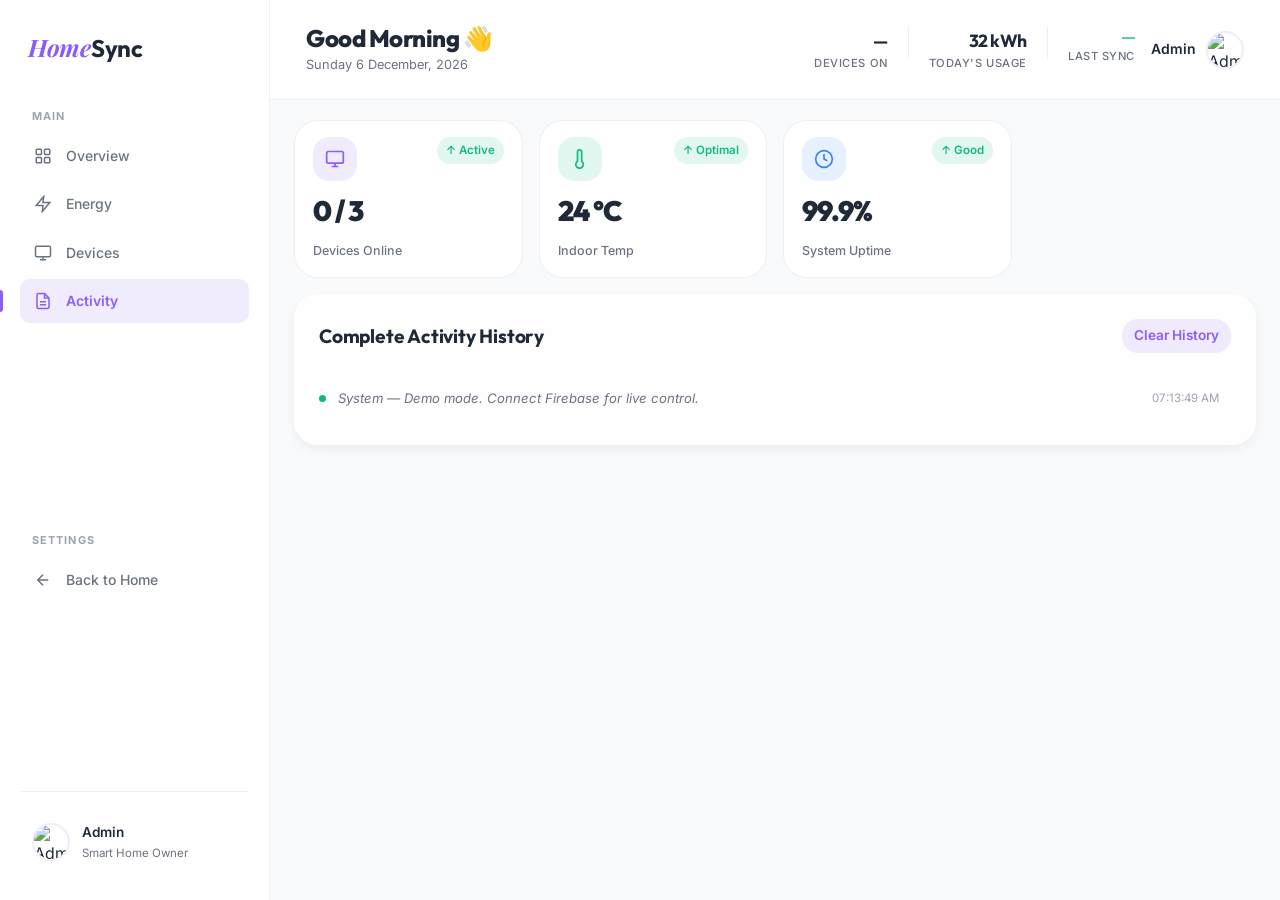
==== commit 8ae4ea0f: "Changes to sync code" ====
--- a/activity.html
+++ b/activity.html
@@ -159,8 +159,8 @@
                             <h3 class="panel-title" style="font-size: 1.2rem;">Complete Activity History</h3>
                             <span class="panel-action" id="clear-log-btn" onclick="clearUILog()" title="Clear logs" style="font-size: 0.85rem; padding: 6px 12px; background: var(--accent-violet-lt); border-radius: var(--r-md);">Clear History</span>
                         </div>
-                        <ul class="activity-list" id="activity-log" role="log" aria-live="polite" aria-label="Device activity log" style="max-height: 500px; padding-right: 12px;" data-page="activity">
-                            <li class="activity-item" id="log-empty">
+                        <ul class="activity-list" id="device-events-list" role="log" aria-live="polite" aria-label="Device activity log" style="max-height: 500px; padding-right: 12px;" data-page="activity">
+                            <li class="activity-item" id="events-empty">
                                 <span class="activity-text" style="color: var(--text-faint)">Waiting for device events…</span>
                             </li>
                         </ul>
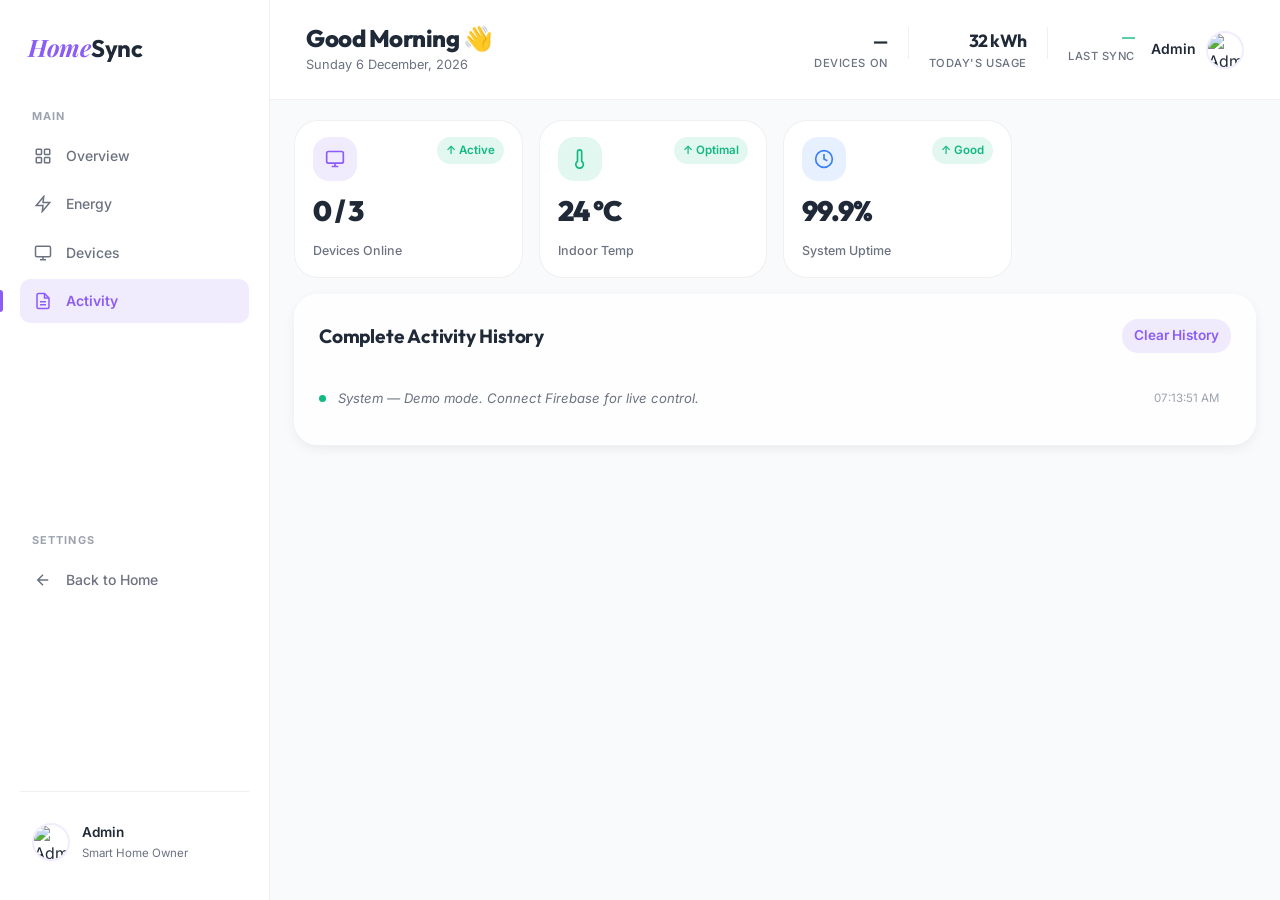
==== commit 84744f74: "Fix Browser Cache issue declining Firebase access" ====
--- a/activity.html
+++ b/activity.html
@@ -12,7 +12,7 @@
     <link href="https://fonts.googleapis.com/css2?family=Outfit:wght@200;300;400;500;600;700;900&family=Playfair+Display:ital,wght@0,600;0,700;1,600&family=Inter:wght@300;400;500;600&display=swap" rel="stylesheet">
 
     <!-- CSS -->
-    <link rel="stylesheet" href="css/style.css">
+    <link rel="stylesheet" href="css/style.css?v=2">
 
     <!-- Chart.js -->
     <script src="https://cdn.jsdelivr.net/npm/chart.js@4.4.0/dist/chart.umd.min.js"></script>
@@ -172,8 +172,8 @@
 </div>
 
 <!-- Firebase Config, App Logic, Charts -->
-<script src="js/firebase-config.js"></script>
-<script src="js/app.js"></script>
-<script src="js/charts.js"></script>
+<script src="js/firebase-config.js?v=2"></script>
+<script src="js/app.js?v=2"></script>
+<script src="js/charts.js?v=2"></script>
 </body>
 </html>
